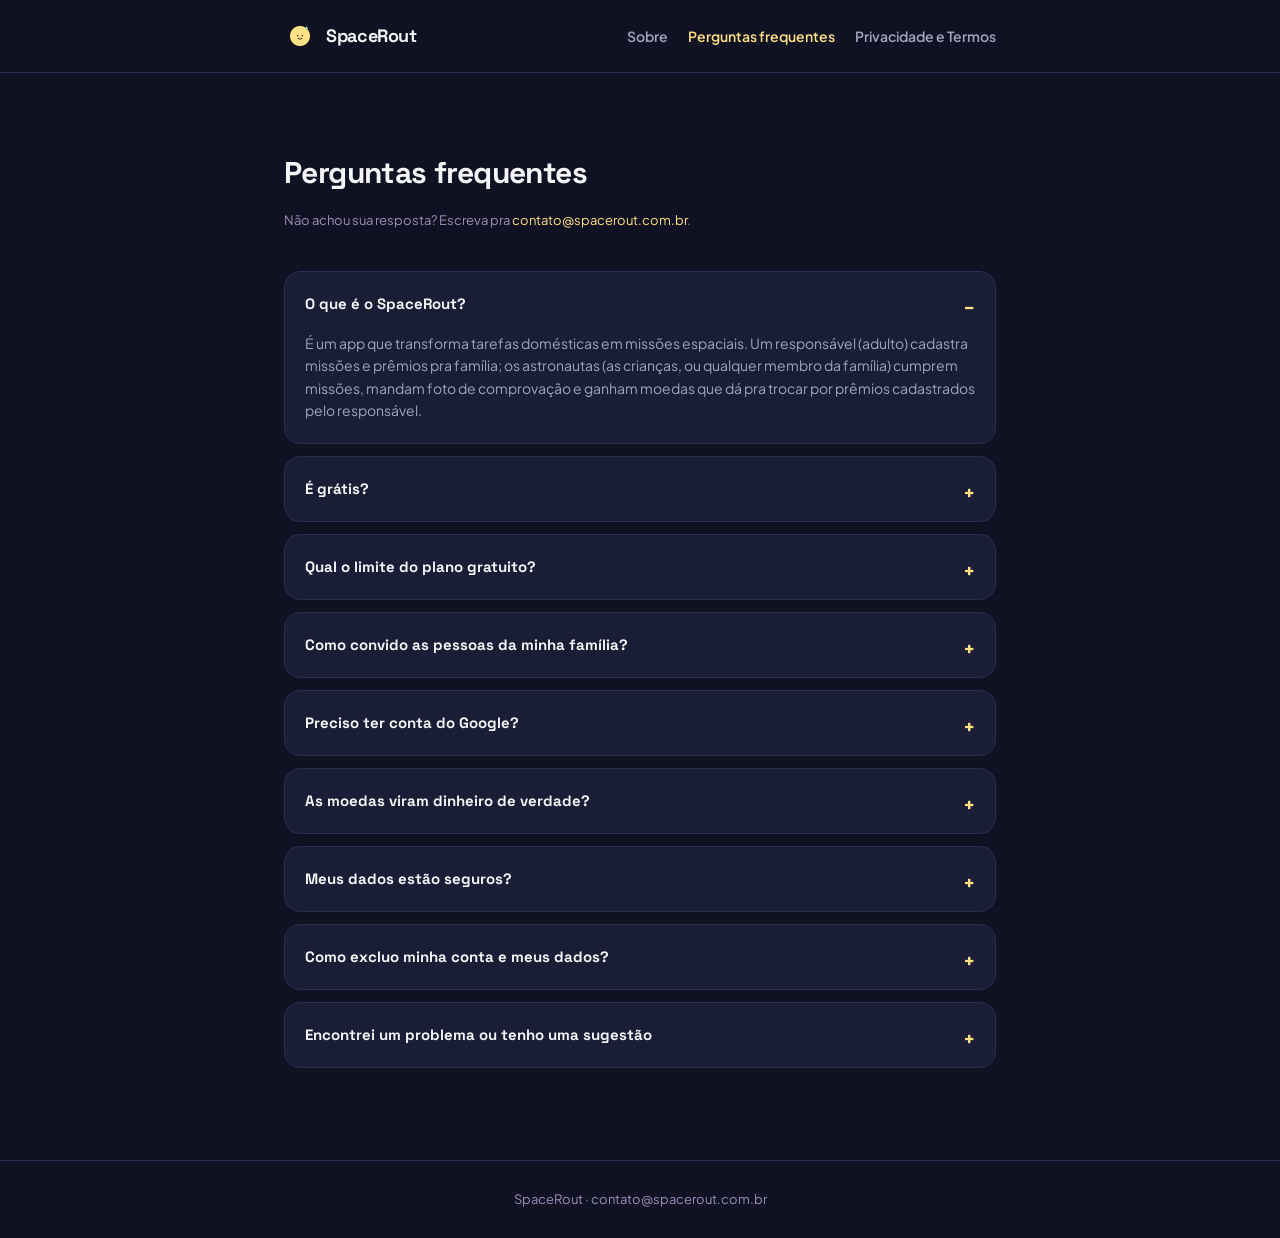
==== docs/faq.html @ 30b1de9e "feat: site institucional (Sobre, FAQ, Privacidade e Termos) 3 páginas estáticas em docs/ no Design S" ====
<!doctype html>
<html lang="pt-BR">
<head>
<meta charset="utf-8" />
<meta name="viewport" content="width=device-width, initial-scale=1" />
<title>Perguntas frequentes — SpaceRout</title>
<meta name="description" content="Perguntas frequentes sobre o SpaceRout: como funciona, plano gratuito, convites, segurança dos dados e exclusão de conta." />
<link rel="icon" href="assets/favicon.png" />
<link rel="apple-touch-icon" href="assets/apple-touch-icon.png" />
<link rel="preconnect" href="https://fonts.googleapis.com" />
<link rel="preconnect" href="https://fonts.gstatic.com" crossorigin />
<link href="https://fonts.googleapis.com/css2?family=Plus+Jakarta+Sans:wght@400;600;700&family=Space+Grotesk:wght@600;700&display=swap" rel="stylesheet" />
<link rel="stylesheet" href="assets/style.css" />
</head>
<body>

<header class="site-header">
  <div class="wrap">
    <div class="brand">
      <img src="assets/favicon.png" alt="" />
      <span class="brand-word">SpaceRout</span>
    </div>
    <nav class="site-nav">
      <a href="index.html">Sobre</a>
      <a href="faq.html" class="active">Perguntas frequentes</a>
      <a href="privacidade.html">Privacidade e Termos</a>
    </nav>
  </div>
</header>

<main>
  <div class="wrap">
    <h1 class="page-title">Perguntas frequentes</h1>
    <p class="page-updated">Não achou sua resposta? Escreva pra <a href="mailto:contato@spacerout.com.br">contato@spacerout.com.br</a>.</p>

    <details class="faq-item" open>
      <summary>O que é o SpaceRout?</summary>
      <p>
        É um app que transforma tarefas domésticas em missões espaciais.
        Um responsável (adulto) cadastra missões e prêmios pra família; os
        astronautas (as crianças, ou qualquer membro da família) cumprem
        missões, mandam foto de comprovação e ganham moedas que dá pra
        trocar por prêmios cadastrados pelo responsável.
      </p>
    </details>

    <details class="faq-item">
      <summary>É grátis?</summary>
      <p>
        Sim, o SpaceRout tem um plano gratuito. Existe também um plano pago
        com mais limites — os detalhes de preço aparecem dentro do app assim
        que a assinatura for lançada.
      </p>
    </details>

    <details class="faq-item">
      <summary>Qual o limite do plano gratuito?</summary>
      <p>
        No plano gratuito, cada família pode ter até 5 missões ativas e 5
        prêmios ativos ao mesmo tempo. Dá pra pausar uma missão ou prêmio
        (sem perder o cadastro) pra abrir espaço pra outro.
      </p>
    </details>

    <details class="faq-item">
      <summary>Como convido as pessoas da minha família?</summary>
      <p>
        Dentro do app, o responsável cadastra o e-mail de cada pessoa e
        manda um convite. A pessoa convidada recebe um e-mail e, ao entrar
        no app com esse mesmo e-mail (via Google, ou Apple quando
        disponível), já cai direto na família certa.
      </p>
    </details>

    <details class="faq-item">
      <summary>Preciso ter conta do Google?</summary>
      <p>
        Hoje o login é feito com conta Google (login com Apple está previsto
        pra quando o app estiver disponível pra iOS). Não existe cadastro
        com e-mail e senha próprios — usamos login social pra manter a conta
        seguranca sem o SpaceRout guardar sua senha.
      </p>
    </details>

    <details class="faq-item">
      <summary>As moedas viram dinheiro de verdade?</summary>
      <p>
        Não. As moedas são só uma mecânica interna de gamificação — servem
        pra trocar por prêmios que a própria família cadastrou (que podem
        ser mesada, um passeio, tempo de tela, o que a família combinar).
        O SpaceRout não processa nenhum tipo de pagamento em dinheiro real
        entre os membros da família.
      </p>
    </details>

    <details class="faq-item">
      <summary>Meus dados estão seguros?</summary>
      <p>
        Sim. Os dados de cada família ficam isolados dos de outras famílias
        no banco de dados, e fotos de comprovação ficam num espaço de
        armazenamento privado, visível só pra quem é da mesma família.
        Detalhes completos em <a href="privacidade.html">Privacidade e Termos</a>.
      </p>
    </details>

    <details class="faq-item">
      <summary>Como excluo minha conta e meus dados?</summary>
      <p>
        Escreva pra <a href="mailto:contato@spacerout.com.br">contato@spacerout.com.br</a>
        pedindo a exclusão, a partir do e-mail cadastrado no app. A gente
        confirma e remove os dados da sua conta.
      </p>
    </details>

    <details class="faq-item">
      <summary>Encontrei um problema ou tenho uma sugestão</summary>
      <p>
        Manda pra <a href="mailto:contato@spacerout.com.br">contato@spacerout.com.br</a> —
        toda sugestão e relato de bug ajuda a melhorar o app.
      </p>
    </details>

  </div>
</main>

<footer class="site-footer">
  <div class="wrap">
    SpaceRout · <a href="mailto:contato@spacerout.com.br">contato@spacerout.com.br</a>
  </div>
</footer>

</body>
</html>
---- docs/assets/style.css ----
:root {
  --space-dark: #101223;
  --surface-card: #1a1d36;
  --surface-border: #2a2e52;
  --stardust-yellow: #ffe082;
  --aurora-green: #a5d6a7;
  --nebula-lilac: #9c8eb9;
  --supernova-red: #ff8a80;
  --text-primary: #f4f5f7;
  --text-secondary: #a0a5c0;
  --text-on-primary: #101223;
}

* {
  box-sizing: border-box;
}

html {
  scroll-behavior: smooth;
}

body {
  margin: 0;
  background: var(--space-dark);
  color: var(--text-secondary);
  font-family: "Plus Jakarta Sans", -apple-system, BlinkMacSystemFont, sans-serif;
  line-height: 1.6;
}

h1, h2, h3, .brand-word {
  font-family: "Space Grotesk", -apple-system, BlinkMacSystemFont, sans-serif;
  color: var(--text-primary);
  letter-spacing: -0.02em;
}

a {
  color: var(--stardust-yellow);
  text-decoration: none;
}

a:hover {
  text-decoration: underline;
}

.wrap {
  max-width: 760px;
  margin: 0 auto;
  padding: 0 24px;
}

header.site-header {
  border-bottom: 1px solid var(--surface-border);
  padding: 20px 0;
}

header.site-header .wrap {
  display: flex;
  align-items: center;
  justify-content: space-between;
  flex-wrap: wrap;
  gap: 12px;
}

.brand {
  display: flex;
  align-items: center;
  gap: 10px;
  font-size: 18px;
  font-weight: 700;
}

.brand img {
  width: 32px;
  height: 32px;
  border-radius: 50%;
}

nav.site-nav {
  display: flex;
  gap: 20px;
  font-size: 14px;
  font-weight: 600;
}

nav.site-nav a {
  color: var(--text-secondary);
}

nav.site-nav a.active,
nav.site-nav a:hover {
  color: var(--stardust-yellow);
}

main {
  padding: 56px 0 80px;
}

.hero {
  text-align: center;
  padding: 24px 0 48px;
}

.hero img {
  width: 96px;
  height: 96px;
  border-radius: 50%;
  margin-bottom: 24px;
}

.hero h1 {
  font-size: 34px;
  margin: 0 0 12px;
}

.hero p.subtitle {
  font-size: 17px;
  max-width: 520px;
  margin: 0 auto;
}

.cta-row {
  display: flex;
  gap: 12px;
  justify-content: center;
  margin-top: 28px;
  flex-wrap: wrap;
}

.btn {
  display: inline-block;
  font-family: "Space Grotesk", sans-serif;
  font-weight: 700;
  font-size: 15px;
  padding: 13px 24px;
  border-radius: 999px;
  text-decoration: none;
}

.btn-primary {
  background: var(--stardust-yellow);
  color: var(--text-on-primary);
}

.btn-secondary {
  background: transparent;
  color: var(--text-primary);
  border: 1px solid var(--surface-border);
}

.btn[aria-disabled="true"] {
  opacity: 0.55;
  pointer-events: none;
}

.steps {
  display: grid;
  grid-template-columns: repeat(3, 1fr);
  gap: 16px;
  margin: 40px 0;
}

@media (max-width: 640px) {
  .steps {
    grid-template-columns: 1fr;
  }
}

.card {
  background: var(--surface-card);
  border: 1px solid var(--surface-border);
  border-radius: 20px;
  padding: 24px;
}

.card .step-number {
  font-family: "Space Mono", monospace;
  color: var(--stardust-yellow);
  font-size: 13px;
  font-weight: 700;
}

.card h3 {
  font-size: 17px;
  margin: 8px 0 8px;
}

.card p {
  font-size: 14px;
  margin: 0;
}

section.block {
  margin: 48px 0;
}

section.block h2 {
  font-size: 22px;
  border-bottom: 1px solid var(--surface-border);
  padding-bottom: 12px;
  margin-bottom: 16px;
}

.page-title {
  font-size: 30px;
  margin-bottom: 8px;
}

.page-updated {
  font-size: 13px;
  color: var(--nebula-lilac);
  margin-bottom: 40px;
}

details.faq-item {
  background: var(--surface-card);
  border: 1px solid var(--surface-border);
  border-radius: 16px;
  padding: 4px 20px;
  margin-bottom: 12px;
}

details.faq-item summary {
  cursor: pointer;
  font-family: "Space Grotesk", sans-serif;
  color: var(--text-primary);
  font-weight: 700;
  font-size: 15px;
  padding: 16px 0;
  list-style: none;
}

details.faq-item summary::-webkit-details-marker {
  display: none;
}

details.faq-item summary::after {
  content: "+";
  float: right;
  color: var(--stardust-yellow);
  font-size: 20px;
}

details.faq-item[open] summary::after {
  content: "\2212";
}

details.faq-item p {
  padding-bottom: 18px;
  margin: 0;
  font-size: 14px;
}

footer.site-footer {
  border-top: 1px solid var(--surface-border);
  padding: 28px 0;
  text-align: center;
  font-size: 13px;
  color: var(--nebula-lilac);
}

footer.site-footer a {
  color: var(--nebula-lilac);
}

.badge-mascot {
  position: fixed;
  inset: auto;
}
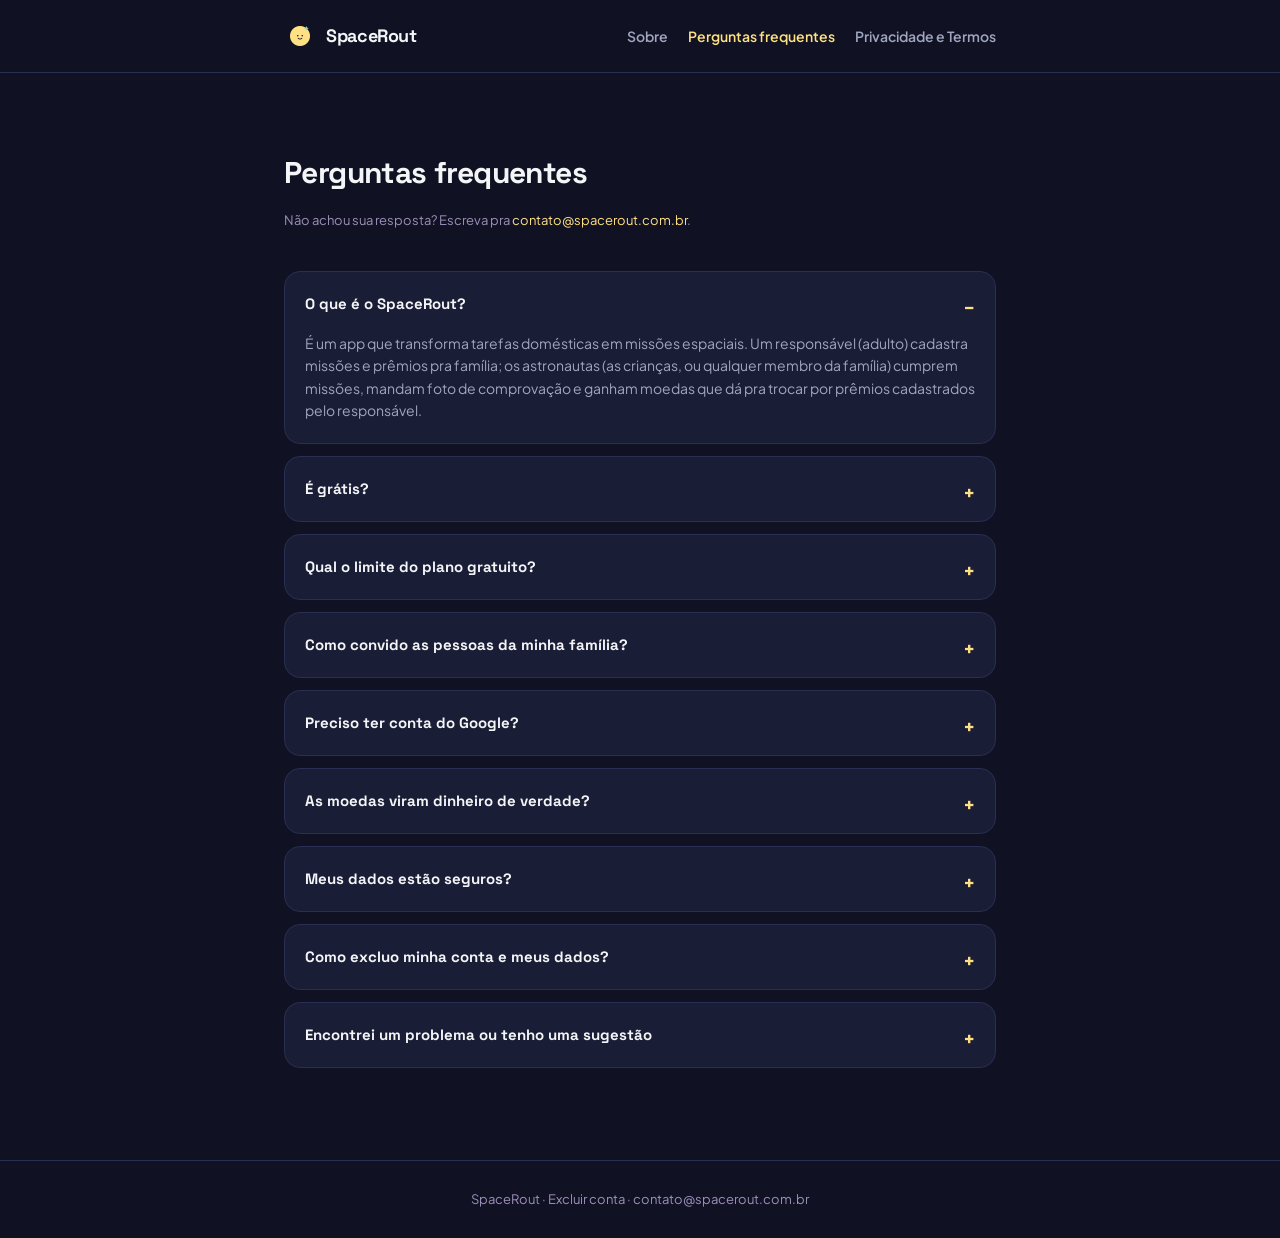
==== commit 578cd94c: "feat: página de exclusão de conta e dados (exigência do Google Play) Nova docs/exclusao-de-conta.htm" ====
--- a/docs/faq.html
+++ b/docs/faq.html
@@ -56,7 +56,7 @@
     <details class="faq-item">
       <summary>Qual o limite do plano gratuito?</summary>
       <p>
-        No plano gratuito, cada família pode ter até 5 missões ativas e 5
+        No plano gratuito, cada família pode ter até 3 missões ativas e 3
         prêmios ativos ao mesmo tempo. Dá pra pausar uma missão ou prêmio
         (sem perder o cadastro) pra abrir espaço pra outro.
       </p>
@@ -125,7 +125,7 @@
 
 <footer class="site-footer">
   <div class="wrap">
-    SpaceRout · <a href="mailto:contato@spacerout.com.br">contato@spacerout.com.br</a>
+    SpaceRout · <a href="exclusao-de-conta.html">Excluir conta</a> · <a href="mailto:contato@spacerout.com.br">contato@spacerout.com.br</a>
   </div>
 </footer>
 
